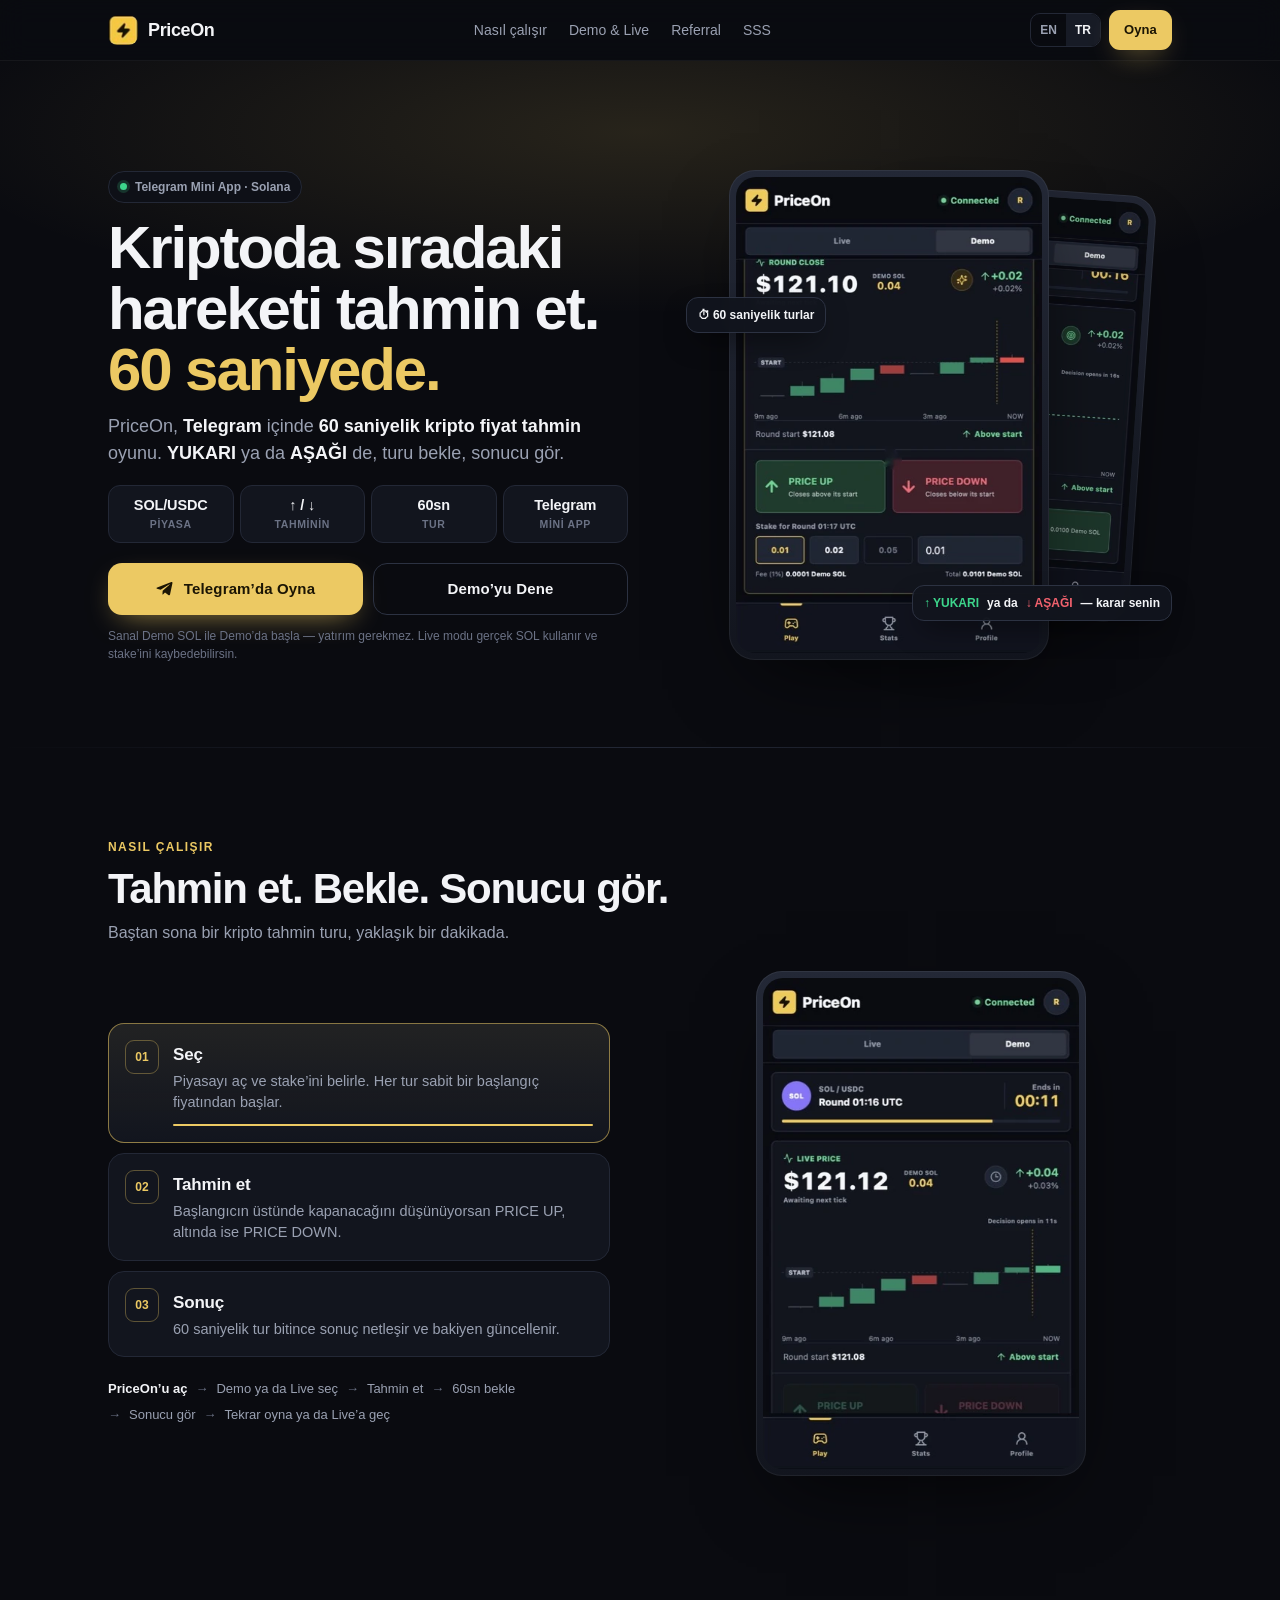
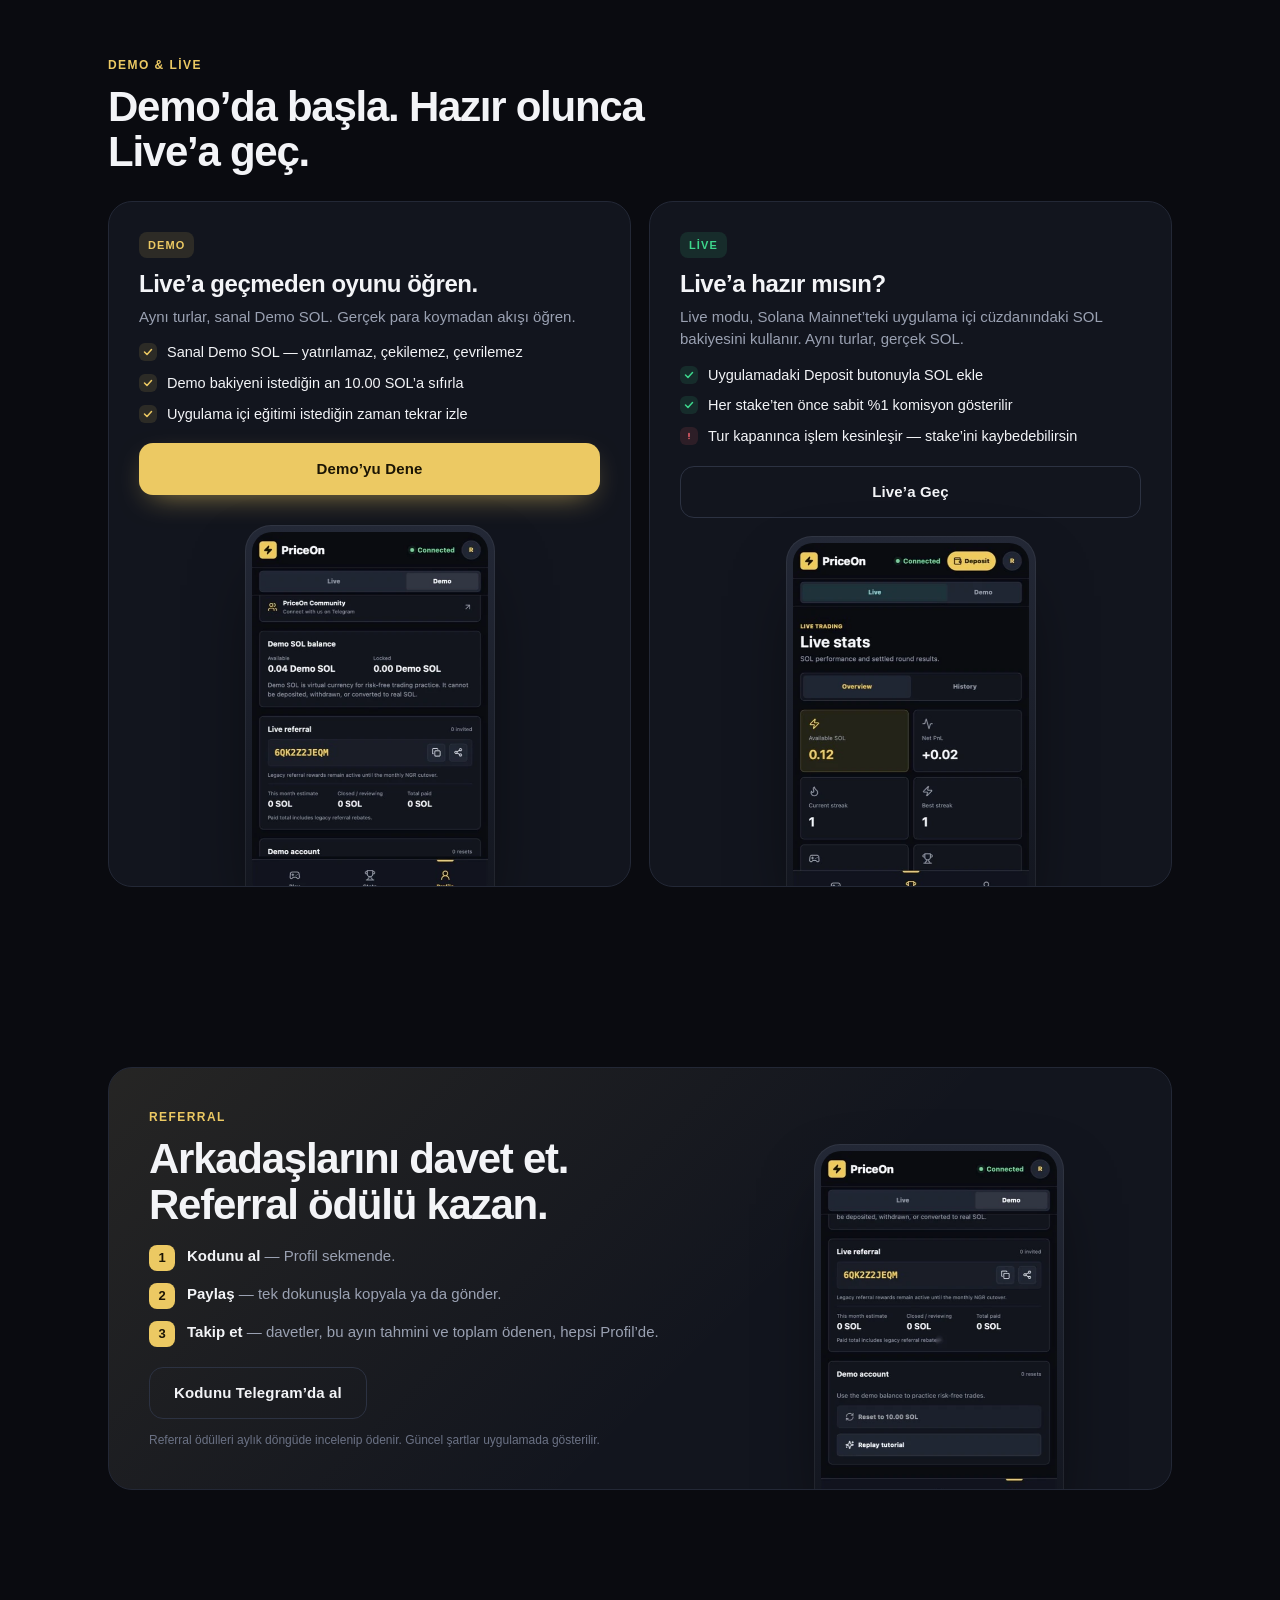
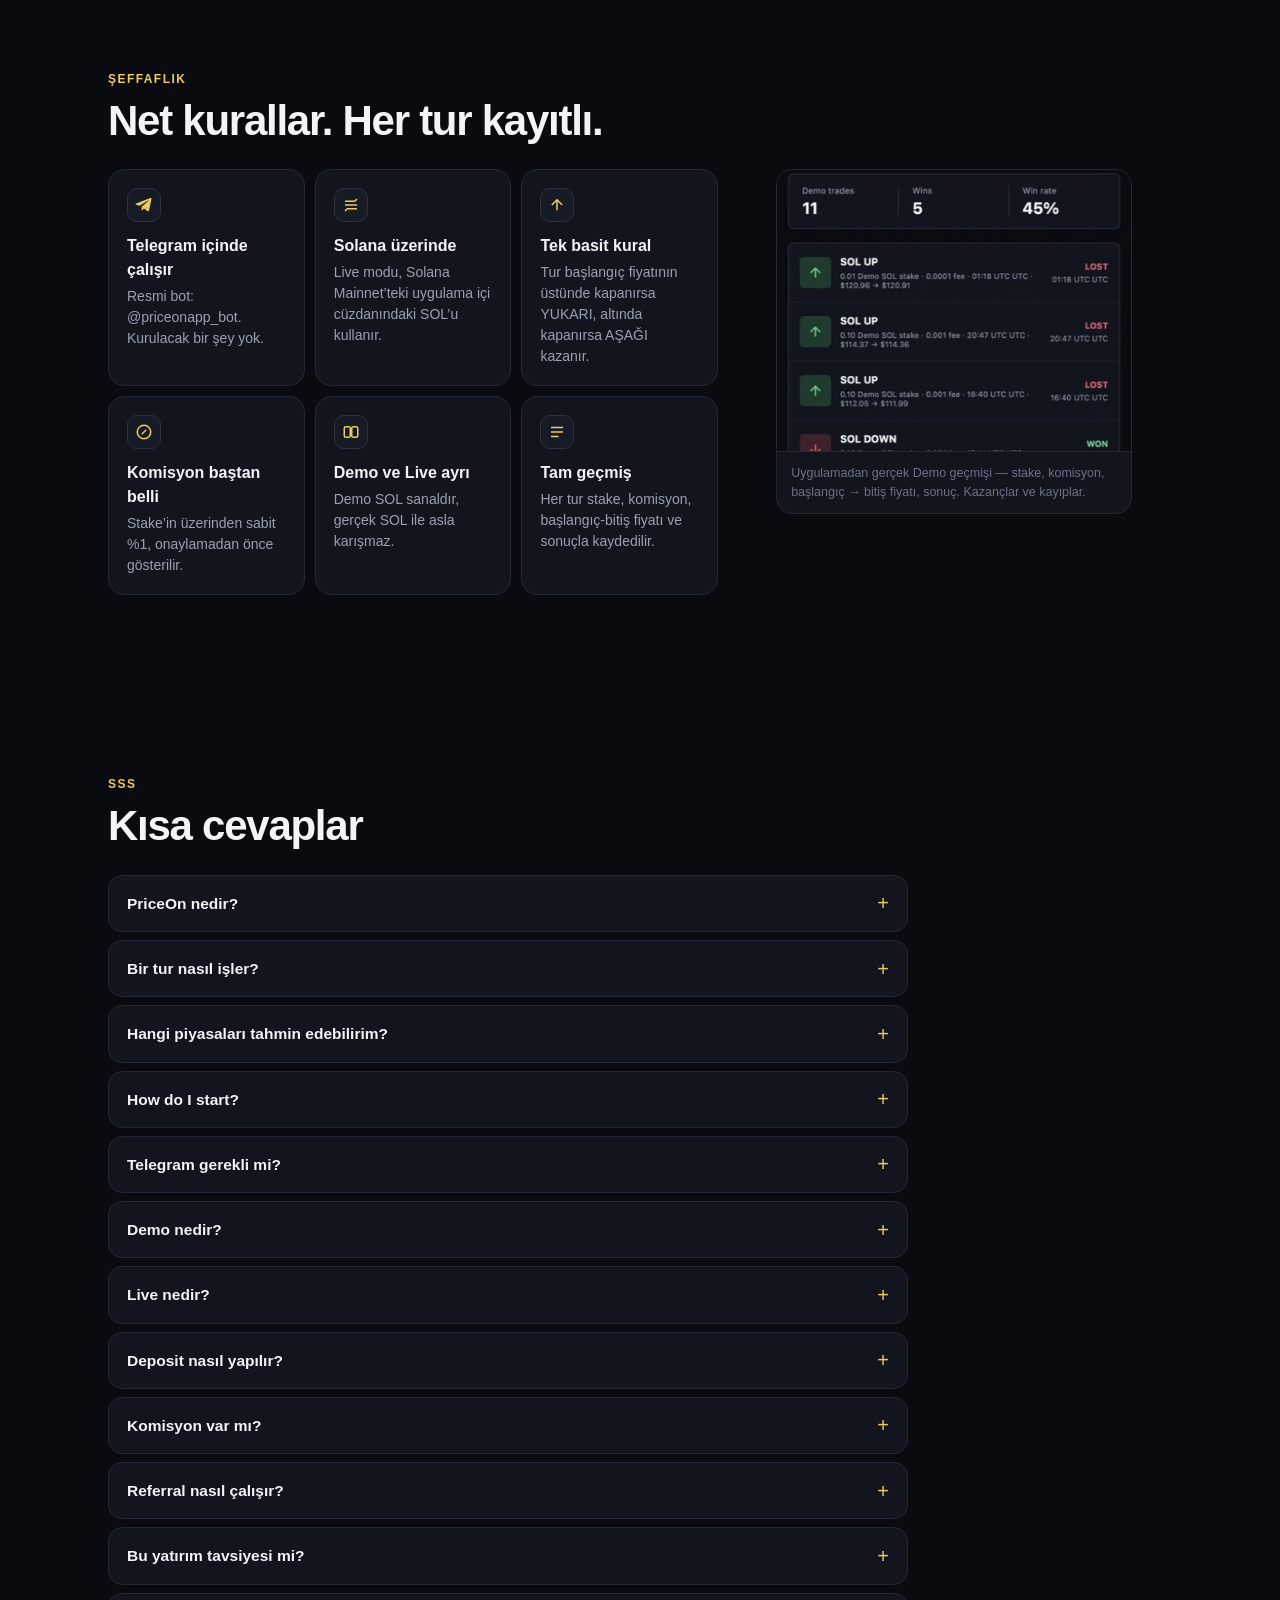
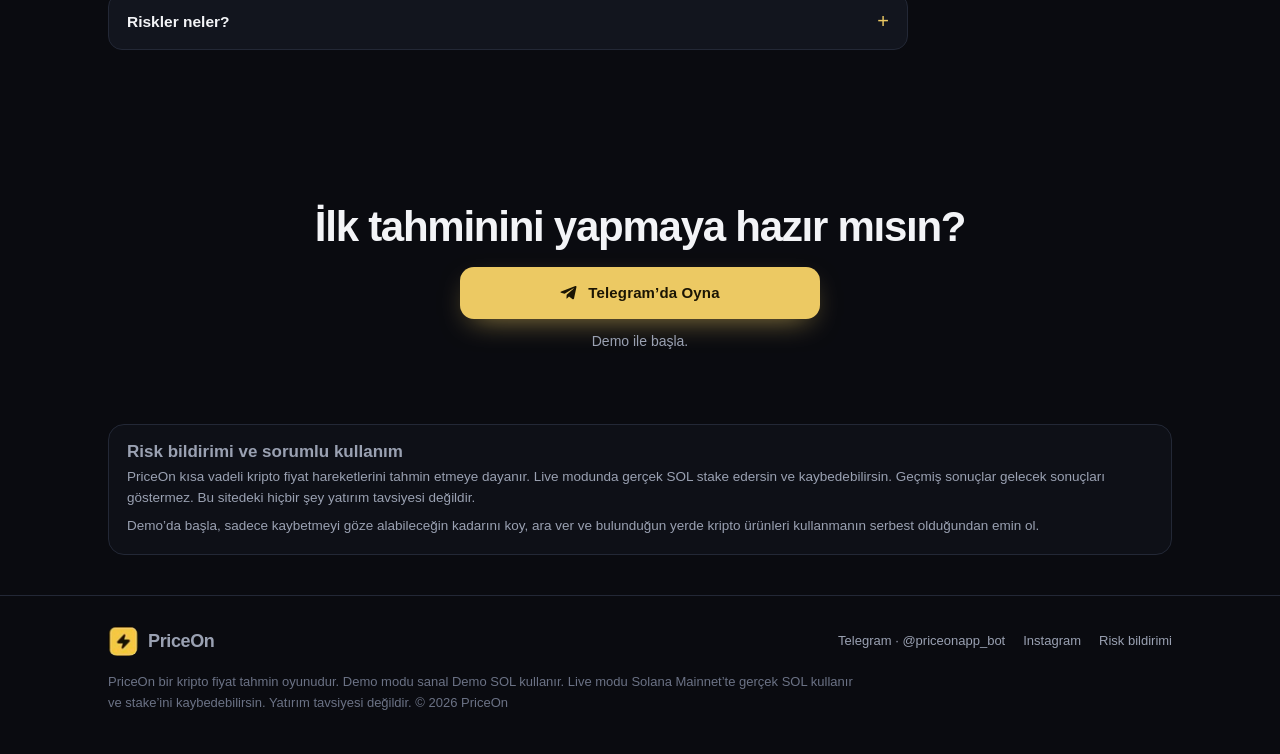
==== tr/index.html @ 9810b5bd "Add files via upload" ====
<!doctype html>
<html lang="tr">
<head>
<meta charset="utf-8">
<meta name="viewport" content="width=device-width, initial-scale=1, viewport-fit=cover">
<title>PriceOn — Telegram’da 60 Saniyelik Kripto Fiyat Tahmin Oyunu</title>
<meta name="description" content="SOL’un 60 saniyelik turda YUKARI mı AŞAĞI mı gideceğini doğrudan Telegram içinde tahmin et. Sanal SOL ile Demo modunda başla, hazır olunca Live’a geç.">
<meta name="theme-color" content="#0a0b10">
<link rel="canonical" href="https://priceon.tech/tr/">
<link rel="alternate" hreflang="en" href="https://priceon.tech/">
<link rel="alternate" hreflang="tr" href="https://priceon.tech/tr/">
<link rel="alternate" hreflang="x-default" href="https://priceon.tech/">
<link rel="icon" href="../img/logo.png" type="image/png">
<link rel="apple-touch-icon" href="../img/apple-touch-icon.png">
<meta property="og:type" content="website">
<meta property="og:site_name" content="PriceOn">
<meta property="og:title" content="PriceOn — Telegram’da 60 Saniyelik Kripto Fiyat Tahmini">
<meta property="og:description" content="YUKARI ya da AŞAĞI de, 60 saniye bekle, sonucu gör. Telegram içinde, Demo ile başla.">
<meta property="og:url" content="https://priceon.tech/tr/">
<meta property="og:image" content="https://priceon.tech/img/og.jpg">
<meta name="twitter:card" content="summary_large_image">
<link rel="preload" as="image" href="../img/ui-predict.webp" type="image/webp">
<link rel="stylesheet" href="../style.css">
<script type="application/ld+json">
{"@context":"https://schema.org","@graph":[
{"@type":"SoftwareApplication","name":"PriceOn","applicationCategory":"GameApplication","operatingSystem":"Telegram","url":"https://priceon.tech/tr/","description":"Telegram içinde çalışan 60 saniyelik kripto fiyat tahmin Mini App’i. SOL/USDC için YUKARI veya AŞAĞI de, Demo ile başla, hazır olunca Solana’da Live’a geç."},
{"@type":"FAQPage","mainEntity":[
{"@type":"Question","name":"PriceOn nedir?","acceptedAnswer":{"@type":"Answer","text":"PriceOn, Telegram içinde Mini App olarak çalışan 60 saniyelik bir kripto fiyat tahmin oyunudur. Fiyatın turun başlangıç fiyatının üstünde mi altında mı kapanacağını tahmin edersin."}},
{"@type":"Question","name":"Bir tur ne kadar sürer?","acceptedAnswer":{"@type":"Answer","text":"60 saniye."}},
{"@type":"Question","name":"Demo modu nedir?","acceptedAnswer":{"@type":"Answer","text":"Demo modu oyunu öğrenmen için sanal Demo SOL kullanır. Demo SOL yatırılamaz, çekilemez, gerçek SOL’a çevrilemez; istediğin an 10.00’a sıfırlayabilirsin."}},
{"@type":"Question","name":"Live modu nedir?","acceptedAnswer":{"@type":"Answer","text":"Live modu, Solana Mainnet’teki uygulama içi cüzdanındaki SOL bakiyesini kullanır. Tur kapandığında işlem kesinleşir ve stake’ini kaybedebilirsin."}}
]}]}
</script>
</head>
<body>

<header class="nav">
  <div class="wrap">
    <a class="brand" href="./" aria-label="PriceOn ana sayfa"><img src="../img/logo.png" alt="" width="30" height="30">PriceOn</a>
    <nav class="nav-links" aria-label="Sections">
      <a href="#how">Nasıl çalışır</a><a href="#modes">Demo &amp; Live</a><a href="#referral">Referral</a><a href="#faq">SSS</a>
    </nav>
    <div class="nav-right">
      <div class="lang" aria-label="Dil"><a href="../" hreflang="en">EN</a><a href="./" aria-current="page">TR</a></div>
      <a class="btn btn-gold btn-sm" data-tg="nav" data-ev="nav_cta_click" href="https://t.me/priceonapp_bot">Oyna</a>
    </div>
  </div>
</header>

<main>
<section class="hero" aria-labelledby="h1">
  <div class="wrap">
    <div>
      <span class="kicker"><span class="dot"></span>Telegram Mini App · Solana</span>
      <h1 id="h1">Kriptoda sıradaki hareketi tahmin et. <em>60 saniyede.</em></h1>
      <p class="lead">PriceOn, <strong>Telegram</strong> içinde <strong>60 saniyelik kripto fiyat tahmin</strong> oyunu. <strong>YUKARI</strong> ya da <strong>AŞAĞI</strong> de, turu bekle, sonucu gör.</p>
      <div class="facts">
        <div class="fact"><b>SOL/USDC</b><span>Piyasa</span></div>
        <div class="fact"><b>↑ / ↓</b><span>Tahminin</span></div>
        <div class="fact"><b>60sn</b><span>Tur</span></div>
        <div class="fact"><b>Telegram</b><span>Mini App</span></div>
      </div>
      <div class="ctas">
        <a class="btn btn-gold" data-tg="hero" data-ev="hero_cta_click" href="https://t.me/priceonapp_bot"><svg class="tg" viewBox="0 0 24 24" fill="currentColor" aria-hidden="true"><path d="M21.9 4.3 18.7 19.4c-.2 1-.9 1.3-1.8.8l-4.9-3.6-2.4 2.3c-.3.3-.5.5-1 .5l.3-5 9.1-8.2c.4-.4-.1-.6-.6-.2L6.2 13l-4.8-1.5c-1-.3-1-1 .2-1.5L20.5 2.8c.9-.3 1.6.2 1.4 1.5z"/></svg>Telegram’da Oyna</a>
        <a class="btn btn-line" data-tg="hdemo" data-ev="demo_cta_click" href="https://t.me/priceonapp_bot">Demo’yu Dene</a>
      </div>
      <p class="note">Sanal Demo SOL ile Demo’da başla — yatırım gerekmez. Live modu gerçek SOL kullanır ve stake’ini kaybedebilirsin.</p>
    </div>
    <div class="stage">
      <div class="screen back"><img src="../img/ui-result.webp" alt="PriceOn devam eden tur: YUKARI tahminin başlangıç fiyatına göre takip ediliyor" width="420" height="652" loading="lazy"></div>
      <div class="screen main"><img src="../img/ui-predict.webp" alt="PriceOn uygulaması: SOL/USDC canlı grafik, PRICE UP ve PRICE DOWN butonları ve stake seçimi" width="420" height="652" fetchpriority="high"></div>
      <div class="tag t1">⏱ 60 saniyelik turlar</div>
      <div class="tag t2"><span class="t-up">↑ YUKARI</span> ya da <span style="color:var(--down)">↓ AŞAĞI</span> — karar senin</div>
    </div>
  </div>
</section>

<div class="divider"></div>

<section id="how" aria-labelledby="how-h">
  <div class="wrap">
    <div class="sec-head rv" data-view="how_it_works_view">
      <p class="eyebrow">Nasıl çalışır</p>
      <h2 id="how-h">Tahmin et. Bekle. Sonucu gör.</h2>
      <p class="sub">Baştan sona bir kripto tahmin turu, yaklaşık bir dakikada.</p>
    </div>
  </div>
  <div class="wrap how">
    <div>
      <div class="steps" role="tablist">
        <button class="step" role="tab" aria-selected="true" data-img="../img/ui-round.webp" data-alt="PriceOn tur kartı: SOL/USDC, tur saati ve geri sayım">
          <span class="n">01</span><span><h3>Seç</h3><p>Piyasayı aç ve stake’ini belirle. Her tur sabit bir başlangıç fiyatından başlar.</p><span class="bar"><i></i></span></span>
        </button>
        <button class="step" role="tab" aria-selected="false" data-img="../img/ui-predict.webp" data-alt="PriceOn PRICE UP ve PRICE DOWN butonları">
          <span class="n">02</span><span><h3>Tahmin et</h3><p>Başlangıcın üstünde kapanacağını düşünüyorsan PRICE UP, altında ise PRICE DOWN.</p><span class="bar"><i></i></span></span>
        </button>
        <button class="step" role="tab" aria-selected="false" data-img="../img/ui-result.webp" data-alt="PriceOn canlı tur: YUKARI tahminin takip ediliyor">
          <span class="n">03</span><span><h3>Sonuç</h3><p>60 saniyelik tur bitince sonuç netleşir ve bakiyen güncellenir.</p><span class="bar"><i></i></span></span>
        </button>
      </div>
      <ol class="flow" aria-label="Tüm akış">
        <li><b>PriceOn’u aç</b></li><li>Demo ya da Live seç</li><li>Tahmin et</li><li>60sn bekle</li><li>Sonucu gör</li><li>Tekrar oyna ya da Live’a geç</li>
      </ol>
    </div>
    <div class="viewer rv">
      <div class="screen"><img id="step-shot" src="../img/ui-round.webp" alt="PriceOn tur kartı: SOL/USDC, tur saati ve geri sayım" width="420" height="652" loading="lazy"></div>
    </div>
  </div>
</section>

<section id="modes" aria-labelledby="modes-h">
  <div class="wrap">
    <div class="sec-head rv">
      <p class="eyebrow">Demo &amp; Live</p>
      <h2 id="modes-h">Demo’da başla. Hazır olunca Live’a geç.</h2>
    </div>
    <div class="modes">
      <article class="mode demo rv" data-view="demo_section_view">
        <div>
          <span class="badge">Demo</span>
          <h3>Live’a geçmeden oyunu öğren.</h3>
          <p>Aynı turlar, sanal Demo SOL. Gerçek para koymadan akışı öğren.</p>
          <ul class="ticks">
            <li>Sanal Demo SOL — yatırılamaz, çekilemez, çevrilemez</li>
            <li>Demo bakiyeni istediğin an 10.00 SOL’a sıfırla</li>
            <li>Uygulama içi eğitimi istediğin zaman tekrar izle</li>
          </ul>
          <a class="btn btn-gold" data-tg="demo" data-ev="demo_cta_click" href="https://t.me/priceonapp_bot">Demo’yu Dene</a>
        </div>
        <div class="shot"><div class="screen"><img src="../img/ui-demo.webp" alt="PriceOn Profil: Demo SOL bakiyesi ve referral paneli" width="420" height="652" loading="lazy"></div></div>
      </article>
      <article class="mode live rv" data-view="live_section_view">
        <div>
          <span class="badge">Live</span>
          <h3>Live’a hazır mısın?</h3>
          <p>Live modu, Solana Mainnet’teki uygulama içi cüzdanındaki SOL bakiyesini kullanır. Aynı turlar, gerçek SOL.</p>
          <ul class="ticks">
            <li>Uygulamadaki Deposit butonuyla SOL ekle</li>
            <li>Her stake’ten önce sabit %1 komisyon gösterilir</li>
            <li class="warn">Tur kapanınca işlem kesinleşir — stake’ini kaybedebilirsin</li>
          </ul>
          <a class="btn btn-line" data-tg="live" data-ev="live_cta_click" href="https://t.me/priceonapp_bot">Live’a Geç</a>
        </div>
        <div class="shot"><div class="screen"><img src="../img/ui-live.webp" alt="PriceOn Live istatistikleri: kullanılabilir SOL, net PnL ve seriler" width="420" height="652" loading="lazy"></div></div>
      </article>
    </div>
  </div>
</section>

<section id="referral" aria-labelledby="ref-h">
  <div class="wrap">
    <div class="ref rv" data-view="referral_section_view">
      <div>
        <p class="eyebrow">Referral</p>
        <h2 id="ref-h">Arkadaşlarını davet et. Referral ödülü kazan.</h2>
        <ol>
          <li><span><b style="color:var(--text)">Kodunu al</b> — Profil sekmende.</span></li>
          <li><span><b style="color:var(--text)">Paylaş</b> — tek dokunuşla kopyala ya da gönder.</span></li>
          <li><span><b style="color:var(--text)">Takip et</b> — davetler, bu ayın tahmini ve toplam ödenen, hepsi Profil’de.</span></li>
        </ol>
        <a class="btn btn-line" data-tg="ref" data-ev="referral_cta_click" href="https://t.me/priceonapp_bot">Kodunu Telegram’da al</a>
        <p class="fine">Referral ödülleri aylık döngüde incelenip ödenir. Güncel şartlar uygulamada gösterilir.</p>
      </div>
      <div class="shot"><div class="screen"><img src="../img/ui-referral.webp" alt="PriceOn Live referral paneli: kişisel kod, aylık tahmin ve toplam ödenen" width="420" height="652" loading="lazy"></div></div>
    </div>
  </div>
</section>

<section id="trust" aria-labelledby="trust-h">
  <div class="wrap">
    <div class="sec-head rv">
      <p class="eyebrow">Şeffaflık</p>
      <h2 id="trust-h">Net kurallar. Her tur kayıtlı.</h2>
    </div>
    <div class="trust-wrap">
      <div class="trust">
        <div class="tcard rv"><div class="ic"><svg viewBox="0 0 24 24" fill="currentColor"><path d="M21.9 4.3 18.7 19.4c-.2 1-.9 1.3-1.8.8l-4.9-3.6-2.4 2.3c-.3.3-.5.5-1 .5l.3-5 9.1-8.2c.4-.4-.1-.6-.6-.2L6.2 13l-4.8-1.5c-1-.3-1-1 .2-1.5L20.5 2.8c.9-.3 1.6.2 1.4 1.5z"/></svg></div><h3>Telegram içinde çalışır</h3><p>Resmi bot: @priceonapp_bot. Kurulacak bir şey yok.</p></div>
        <div class="tcard rv"><div class="ic"><svg viewBox="0 0 24 24" fill="none" stroke="currentColor" stroke-width="2"><path d="M4 7h13l3-3M20 17H7l-3 3M4 12h16"/></svg></div><h3>Solana üzerinde</h3><p>Live modu, Solana Mainnet’teki uygulama içi cüzdanındaki SOL’u kullanır.</p></div>
        <div class="tcard rv"><div class="ic"><svg viewBox="0 0 24 24" fill="none" stroke="currentColor" stroke-width="2"><path d="M12 19V5M5 12l7-7 7 7"/></svg></div><h3>Tek basit kural</h3><p>Tur başlangıç fiyatının üstünde kapanırsa YUKARI, altında kapanırsa AŞAĞI kazanır.</p></div>
        <div class="tcard rv"><div class="ic"><svg viewBox="0 0 24 24" fill="none" stroke="currentColor" stroke-width="2"><circle cx="12" cy="12" r="9"/><path d="M9 15l6-6M9.5 9.5h.01M14.5 14.5h.01"/></svg></div><h3>Komisyon baştan belli</h3><p>Stake’in üzerinden sabit %1, onaylamadan önce gösterilir.</p></div>
        <div class="tcard rv"><div class="ic"><svg viewBox="0 0 24 24" fill="none" stroke="currentColor" stroke-width="2"><rect x="3" y="5" width="8" height="14" rx="2"/><rect x="13" y="5" width="8" height="14" rx="2"/></svg></div><h3>Demo ve Live ayrı</h3><p>Demo SOL sanaldır, gerçek SOL ile asla karışmaz.</p></div>
        <div class="tcard rv"><div class="ic"><svg viewBox="0 0 24 24" fill="none" stroke="currentColor" stroke-width="2"><path d="M4 6h16M4 12h16M4 18h10"/></svg></div><h3>Tam geçmiş</h3><p>Her tur stake, komisyon, başlangıç-bitiş fiyatı ve sonuçla kaydedilir.</p></div>
      </div>
      <figure class="ledger rv">
        <img src="../img/ui-history.webp" alt="PriceOn işlem geçmişi: stake, komisyon, başlangıç-bitiş fiyatı ve WON/LOST sonucu" width="420" height="333" loading="lazy">
        <figcaption>Uygulamadan gerçek Demo geçmişi — stake, komisyon, başlangıç → bitiş fiyatı, sonuç. Kazançlar ve kayıplar.</figcaption>
      </figure>
    </div>
  </div>
</section>

<section id="faq" aria-labelledby="faq-h">
  <div class="wrap">
    <div class="sec-head rv">
      <p class="eyebrow">SSS</p>
      <h2 id="faq-h">Kısa cevaplar</h2>
    </div>
    <div class="faq">
      <details data-q="what"><summary>PriceOn nedir?</summary><p>Telegram içinde Mini App olarak çalışan 60 saniyelik bir kripto fiyat tahmin oyunu.</p></details>
      <details data-q="round"><summary>Bir tur nasıl işler?</summary><p>Her turun bir başlangıç fiyatı vardır. Karar penceresi açıkken stake’ini seçip PRICE UP ya da PRICE DOWN’a basarsın. 60 saniyelik tur bitince fiyat başlangıcın üstündeyse YUKARI, altındaysa AŞAĞI kazanır.</p></details>
      <details data-q="assets"><summary>Hangi piyasaları tahmin edebilirim?</summary><p>Şu an SOL/USDC. Mevcut piyasalar her zaman uygulamada gösterilir.</p></details>
      <details data-q="start"><summary>How do I start?</summary><p>Tap “Telegram’da Oyna”. PriceOn opens inside Telegram — choose Demo and make your first prediction.</p></details>
      <details data-q="telegram"><summary>Telegram gerekli mi?</summary><p>Evet. PriceOn sadece Telegram Mini App olarak çalışır — ayrı indirme ya da hesap yok.</p></details>
      <details data-q="demo"><summary>Demo nedir?</summary><p>Sanal Demo SOL ile pratik modu. Yatırılamaz, çekilemez, gerçek SOL’a çevrilemez; istediğin an 10.00’a sıfırlanır.</p></details>
      <details data-q="live"><summary>Live nedir?</summary><p>Live modu, Solana Mainnet’teki uygulama içi cüzdanındaki SOL bakiyesini kullanır. Her tur sonunda işlem kesinleşir.</p></details>
      <details data-q="deposit"><summary>Deposit nasıl yapılır?</summary><p>Live’a geç ve Deposit butonuyla uygulama içi cüzdanına SOL ekle.</p></details>
      <details data-q="fees"><summary>Komisyon var mı?</summary><p>Evet — tahmin başına stake’in sabit %1’i. Onaylamadan önce gösterilir.</p></details>
      <details data-q="referral"><summary>Referral nasıl çalışır?</summary><p>Profil sekmendeki kişisel kodunu paylaş. Davetler, aylık tahmin ve toplam ödenen orada takip edilir. Ödüller uygulamadaki şartlara göre aylık döngüde ödenir.</p></details>
      <details data-q="advice"><summary>Bu yatırım tavsiyesi mi?</summary><p>Hayır. PriceOn bir tahmin oyunudur. Buradaki hiçbir şey yatırım tavsiyesi değildir.</p></details>
      <details data-q="risk"><summary>Riskler neler?</summary><p>Live modunda gerçek SOL stake edersin ve kaybedebilirsin. Kısa vadeli fiyat hareketleri öngörülemez. Demo’da başla ve sadece kaybetmeyi göze alabileceğin kadarını koy.</p></details>
    </div>
  </div>
</section>

<section class="final" aria-labelledby="final-h">
  <div class="wrap">
    <h2 id="final-h">İlk tahminini yapmaya hazır mısın?</h2>
    <a class="btn btn-gold" data-tg="final" data-ev="final_cta_click" href="https://t.me/priceonapp_bot"><svg class="tg" viewBox="0 0 24 24" fill="currentColor" aria-hidden="true"><path d="M21.9 4.3 18.7 19.4c-.2 1-.9 1.3-1.8.8l-4.9-3.6-2.4 2.3c-.3.3-.5.5-1 .5l.3-5 9.1-8.2c.4-.4-.1-.6-.6-.2L6.2 13l-4.8-1.5c-1-.3-1-1 .2-1.5L20.5 2.8c.9-.3 1.6.2 1.4 1.5z"/></svg>Telegram’da Oyna</a>
    <p class="sub">Demo ile başla.</p>
  </div>
</section>

<div class="wrap" style="padding-bottom:40px">
  <aside class="risk" id="risk" aria-labelledby="risk-h">
    <h2 id="risk-h">Risk bildirimi ve sorumlu kullanım</h2>
    <p>PriceOn kısa vadeli kripto fiyat hareketlerini tahmin etmeye dayanır. Live modunda gerçek SOL stake edersin ve kaybedebilirsin. Geçmiş sonuçlar gelecek sonuçları göstermez. Bu sitedeki hiçbir şey yatırım tavsiyesi değildir.</p>
    <p>Demo’da başla, sadece kaybetmeyi göze alabileceğin kadarını koy, ara ver ve bulunduğun yerde kripto ürünleri kullanmanın serbest olduğundan emin ol.</p>
  </aside>
</div>
</main>

<footer>
  <div class="wrap">
    <div class="row">
      <a class="brand" href="./"><img src="../img/logo.png" alt="" width="30" height="30" loading="lazy">PriceOn</a>
      <nav aria-label="Alt bilgi">
        <a data-tg="foot" href="https://t.me/priceonapp_bot">Telegram · @priceonapp_bot</a>
        <a href="https://instagram.com/priceon_app" rel="noopener">Instagram</a>
        <a data-link="community" hidden>Topluluk</a>
        <a data-link="x" hidden>X</a>
        <a data-link="terms" hidden>Şartlar</a>
        <a data-link="privacy" hidden>Gizlilik</a>
        <a href="#risk">Risk bildirimi</a>
      </nav>
    </div>
    <p class="legal">PriceOn bir kripto fiyat tahmin oyunudur. Demo modu sanal Demo SOL kullanır. Live modu Solana Mainnet’te gerçek SOL kullanır ve stake’ini kaybedebilirsin. Yatırım tavsiyesi değildir. © 2026 PriceOn</p>
  </div>
</footer>

<div class="sticky" aria-hidden="false">
  <a class="btn btn-gold" data-tg="sticky" data-ev="sticky_cta_click" href="https://t.me/priceonapp_bot"><svg class="tg" viewBox="0 0 24 24" fill="currentColor" aria-hidden="true"><path d="M21.9 4.3 18.7 19.4c-.2 1-.9 1.3-1.8.8l-4.9-3.6-2.4 2.3c-.3.3-.5.5-1 .5l.3-5 9.1-8.2c.4-.4-.1-.6-.6-.2L6.2 13l-4.8-1.5c-1-.3-1-1 .2-1.5L20.5 2.8c.9-.3 1.6.2 1.4 1.5z"/></svg>Telegram’da Oyna</a>
</div>

<script src="../site.js" defer></script>
</body>
</html>
---- style.css ----
/* PriceOn — landing styles. Mobile-first. Tokens sampled from the real app UI. */
:root{
  --bg:#0a0b10; --bg-2:#0e1017; --card:#12151e; --card-2:#171b26;
  --line:#232836; --line-2:#2c3242;
  --text:#f3f4f7; --dim:#9aa1b2; --mute:#6b7285;
  --gold:#ecc963; --gold-2:#f5d77e; --gold-ink:#1b1504;
  --up:#3dd68c; --up-bg:#16301f; --down:#f0616d; --down-bg:#331a1f;
  --r:16px; --r-lg:24px;
  --wrap:1120px;
  --shadow:0 30px 80px -30px rgba(0,0,0,.8);
}
*{box-sizing:border-box}
html{scroll-behavior:smooth;-webkit-text-size-adjust:100%}
body{margin:0;background:var(--bg);color:var(--text);
  font-family:-apple-system,BlinkMacSystemFont,"SF Pro Text","Segoe UI",Roboto,Inter,Helvetica,Arial,sans-serif;
  line-height:1.5;-webkit-font-smoothing:antialiased;overflow-x:hidden}
img{max-width:100%;display:block}
a{color:inherit}
.wrap{max-width:var(--wrap);margin:0 auto;padding:0 18px}
.sr{position:absolute;width:1px;height:1px;overflow:hidden;clip:rect(0 0 0 0)}

/* ---------- Nav ---------- */
.nav{position:sticky;top:0;z-index:30;background:rgba(10,11,16,.82);backdrop-filter:saturate(140%) blur(14px);-webkit-backdrop-filter:saturate(140%) blur(14px);border-bottom:1px solid rgba(255,255,255,.05)}
.nav .wrap{display:flex;align-items:center;justify-content:space-between;height:60px;gap:12px}
.brand{display:flex;align-items:center;gap:10px;text-decoration:none;font-weight:800;font-size:18px;letter-spacing:-.02em}
.brand img{width:30px;height:30px;border-radius:9px}
.nav-right{display:flex;align-items:center;gap:8px}
.lang{display:flex;border:1px solid var(--line);border-radius:10px;overflow:hidden}
.lang a{font-size:12px;font-weight:700;color:var(--dim);text-decoration:none;padding:7px 9px;min-width:34px;text-align:center}
.lang a[aria-current]{color:var(--text);background:var(--card-2)}
.nav-links{display:none;gap:22px;font-size:14px;color:var(--dim)}
.nav-links a{text-decoration:none}.nav-links a:hover{color:var(--text)}

/* ---------- Buttons ---------- */
.btn{display:inline-flex;align-items:center;justify-content:center;gap:10px;min-height:52px;padding:0 24px;border-radius:14px;font-weight:800;font-size:15px;letter-spacing:.01em;text-decoration:none;border:1px solid transparent;transition:transform .12s ease,background .2s ease,border-color .2s ease;cursor:pointer;-webkit-tap-highlight-color:transparent}
.btn:active{transform:scale(.97)}
.btn-gold{background:var(--gold);color:var(--gold-ink);box-shadow:0 10px 30px -12px rgba(236,201,99,.7)}
.btn-gold:hover{background:var(--gold-2)}
.btn-line{background:transparent;color:var(--text);border-color:var(--line-2)}
.btn-line:hover{border-color:var(--gold)}
.btn-sm{min-height:40px;padding:0 14px;font-size:13px;border-radius:11px}
.btn .tg{width:18px;height:18px;flex:none}

/* ---------- Hero ---------- */
.hero{position:relative;padding:28px 0 8px;overflow:hidden}
.hero::before{content:"";position:absolute;inset:-20% -30% auto;height:520px;background:radial-gradient(50% 50% at 50% 40%,rgba(236,201,99,.13),transparent 70%);pointer-events:none}
.hero .wrap{position:relative;display:grid;gap:26px}
.kicker{display:inline-flex;align-items:center;gap:8px;font-size:12px;font-weight:700;color:var(--dim);border:1px solid var(--line);background:var(--bg-2);padding:6px 11px;border-radius:999px}
.kicker .dot{width:7px;height:7px;border-radius:50%;background:var(--up);box-shadow:0 0 0 3px rgba(61,214,140,.18)}
h1{font-size:clamp(34px,9.4vw,60px);line-height:1.02;letter-spacing:-.035em;margin:14px 0 12px;font-weight:850}
h1 em{font-style:normal;color:var(--gold)}
.lead{color:var(--dim);font-size:16.5px;margin:0 0 18px;max-width:520px}
.lead strong{color:var(--text);font-weight:650}
.facts{display:grid;grid-template-columns:repeat(4,1fr);gap:6px;margin:0 0 20px;max-width:520px}
.fact{background:var(--card);border:1px solid var(--line);border-radius:12px;padding:9px 8px;text-align:center}
.fact b{display:block;font-size:14.5px;letter-spacing:-.01em}
.fact span{display:block;font-size:10.5px;color:var(--mute);text-transform:uppercase;letter-spacing:.06em;font-weight:700;margin-top:1px}
.ctas{display:flex;flex-direction:column;gap:10px;max-width:520px}
.note{font-size:12px;color:var(--mute);margin:12px 0 0;max-width:520px}

/* Screen: real app UI, framed at its true ratio (420x652) */
.screen{position:relative;border-radius:26px;padding:7px;background:linear-gradient(180deg,#232836,#12151e);box-shadow:var(--shadow),0 0 0 1px rgba(255,255,255,.06) inset}
.screen img{border-radius:20px;width:100%;height:auto;aspect-ratio:420/652;background:var(--card)}
.stage{position:relative;display:flex;justify-content:center;padding:6px 0 10px}
.stage .screen.main{width:min(78vw,330px);z-index:2}
.stage .screen.back{display:none}
.tag{position:absolute;z-index:3;display:flex;align-items:center;gap:8px;background:rgba(18,21,30,.92);backdrop-filter:blur(8px);border:1px solid var(--line-2);border-radius:12px;padding:8px 11px;font-size:12px;font-weight:700;white-space:nowrap;box-shadow:0 12px 30px -10px rgba(0,0,0,.7)}
.tag .t-up{color:var(--up)}
.tag.t1{left:max(0px,calc(50% - 205px));top:26%}
.tag.t2{right:max(0px,calc(50% - 205px));bottom:18%}
.timer{font-variant-numeric:tabular-nums;color:var(--gold)}

/* ---------- Sections ---------- */
section{padding:56px 0}
.sec-head{max-width:640px;margin:0 0 26px}
.eyebrow{font-size:12px;font-weight:800;letter-spacing:.12em;text-transform:uppercase;color:var(--gold);margin:0 0 10px}
h2{font-size:clamp(27px,6.6vw,42px);line-height:1.08;letter-spacing:-.03em;margin:0 0 10px;font-weight:820}
.sub{color:var(--dim);margin:0;font-size:16px}
.divider{height:1px;background:linear-gradient(90deg,transparent,var(--line),transparent)}

/* How it works: step viewer */
.how{display:grid;gap:22px;align-items:center}
.steps{list-style:none;margin:0;padding:0;display:grid;gap:10px}
.step{display:flex;gap:14px;align-items:flex-start;width:100%;text-align:left;background:var(--card);border:1px solid var(--line);border-radius:var(--r);padding:16px;color:inherit;font:inherit;cursor:pointer;transition:border-color .2s,background .2s}
.step[aria-selected="true"]{border-color:rgba(236,201,99,.55);background:linear-gradient(180deg,rgba(236,201,99,.07),rgba(236,201,99,0)),var(--card)}
.step .n{flex:none;font-size:12px;font-weight:850;color:var(--gold);border:1px solid rgba(236,201,99,.35);border-radius:9px;width:34px;height:34px;display:grid;place-items:center;font-variant-numeric:tabular-nums}
.step h3{margin:2px 0 3px;font-size:17px;letter-spacing:-.01em}
.step p{margin:0;color:var(--dim);font-size:14.5px}
.step .bar{height:2px;background:var(--line);border-radius:2px;margin-top:10px;overflow:hidden;display:none}
.step[aria-selected="true"] .bar{display:block}
.step .bar i{display:block;height:100%;width:0;background:var(--gold)}
.step[aria-selected="true"] .bar i{animation:fill 5s linear forwards}
@keyframes fill{to{width:100%}}
.viewer{display:flex;justify-content:center}
.viewer .screen{width:min(74vw,300px)}
.viewer img{transition:opacity .25s ease}
.flow{display:flex;flex-wrap:wrap;gap:6px 8px;margin:22px 0 0;padding:0;list-style:none;font-size:13px;color:var(--dim)}
.flow li{display:flex;align-items:center;gap:8px}
.flow li+li::before{content:"→";color:var(--mute)}
.flow b{color:var(--text);font-weight:650}

/* Modes: Demo / Live */
.modes{display:grid;gap:14px}
.mode{background:var(--card);border:1px solid var(--line);border-radius:var(--r-lg);padding:22px;display:grid;gap:18px;overflow:hidden}
.mode .badge{display:inline-block;font-size:11px;font-weight:850;letter-spacing:.1em;text-transform:uppercase;padding:5px 9px;border-radius:8px;margin-bottom:12px}
.mode.demo .badge{background:rgba(236,201,99,.12);color:var(--gold)}
.mode.live .badge{background:rgba(61,214,140,.12);color:var(--up)}
.mode h3{font-size:24px;letter-spacing:-.02em;margin:0 0 8px;line-height:1.15}
.mode p{color:var(--dim);margin:0 0 14px;font-size:15px}
.ticks{list-style:none;margin:0 0 18px;padding:0;display:grid;gap:9px;font-size:14.5px}
.ticks li{display:flex;gap:10px;align-items:flex-start}
.ticks li::before{content:"";flex:none;width:18px;height:18px;margin-top:1px;border-radius:6px;background:rgba(236,201,99,.12) url("data:image/svg+xml,%3Csvg xmlns='http://www.w3.org/2000/svg' viewBox='0 0 24 24' fill='none' stroke='%23ecc963' stroke-width='3' stroke-linecap='round' stroke-linejoin='round'%3E%3Cpath d='M5 12l5 5 9-10'/%3E%3C/svg%3E") center/12px no-repeat}
.mode.live .ticks li::before{background-color:rgba(61,214,140,.12);background-image:url("data:image/svg+xml,%3Csvg xmlns='http://www.w3.org/2000/svg' viewBox='0 0 24 24' fill='none' stroke='%233dd68c' stroke-width='3' stroke-linecap='round' stroke-linejoin='round'%3E%3Cpath d='M5 12l5 5 9-10'/%3E%3C/svg%3E")}
.mode .ticks li.warn::before{background:rgba(240,97,109,.12) url("data:image/svg+xml,%3Csvg xmlns='http://www.w3.org/2000/svg' viewBox='0 0 24 24' fill='none' stroke='%23f0616d' stroke-width='3' stroke-linecap='round'%3E%3Cpath d='M12 7v6M12 17h.01'/%3E%3C/svg%3E") center/12px no-repeat}
.mode .shot{display:flex;justify-content:center;margin-bottom:-60px}
.mode .shot .screen{width:min(64vw,250px)}
.mode .btn{width:100%}

/* Referral */
.ref{display:grid;gap:22px;background:linear-gradient(135deg,rgba(236,201,99,.09),rgba(236,201,99,0) 60%),var(--card);border:1px solid var(--line);border-radius:var(--r-lg);padding:24px;overflow:hidden}
.ref ol{list-style:none;counter-reset:r;margin:18px 0 20px;padding:0;display:grid;gap:12px}
.ref ol li{counter-increment:r;display:flex;gap:12px;align-items:flex-start;font-size:15px}
.ref ol li::before{content:counter(r);flex:none;width:26px;height:26px;border-radius:8px;background:var(--gold);color:var(--gold-ink);font-weight:850;font-size:13px;display:grid;place-items:center}
.ref ol li span{color:var(--dim)}
.ref .shot{display:flex;justify-content:center;margin-bottom:-70px}
.ref .shot .screen{width:min(64vw,250px)}
.fine{font-size:12px;color:var(--mute);margin:12px 0 0}

/* Trust */
.trust{display:grid;gap:10px}
.tcard{background:var(--card);border:1px solid var(--line);border-radius:var(--r);padding:18px}
.tcard .ic{width:34px;height:34px;border-radius:10px;background:var(--card-2);border:1px solid var(--line-2);display:grid;place-items:center;margin-bottom:12px;color:var(--gold)}
.tcard .ic svg{width:18px;height:18px}
.tcard h3{font-size:16px;margin:0 0 4px}
.tcard p{margin:0;color:var(--dim);font-size:14px}
.ledger{margin-top:12px;border-radius:var(--r);overflow:hidden;border:1px solid var(--line);background:var(--card)}
.ledger img{width:100%;height:auto;aspect-ratio:420/333}
.ledger figcaption{font-size:12.5px;color:var(--mute);padding:12px 14px;border-top:1px solid var(--line)}

/* FAQ */
.faq{display:grid;gap:8px;max-width:800px}
.faq details{background:var(--card);border:1px solid var(--line);border-radius:14px}
.faq summary{list-style:none;cursor:pointer;padding:16px 46px 16px 18px;font-weight:700;font-size:15.5px;position:relative;min-height:44px}
.faq summary::-webkit-details-marker{display:none}
.faq summary::after{content:"+";position:absolute;right:18px;top:50%;transform:translateY(-50%);color:var(--gold);font-size:20px;font-weight:500}
.faq details[open] summary::after{content:"–"}
.faq details p{margin:0;padding:0 18px 16px;color:var(--dim);font-size:14.5px}

/* Risk */
.risk{background:var(--bg-2);border:1px solid var(--line);border-radius:var(--r);padding:18px;font-size:13.5px;color:var(--dim)}
.risk h2{font-size:17px;letter-spacing:0;margin:0 0 6px}
.risk p{margin:0 0 8px}.risk p:last-child{margin:0}

/* Final CTA */
.final{text-align:center;padding:64px 0 72px}
.final h2{margin-bottom:18px}
.final .btn{width:100%;max-width:360px}
.final .sub{margin-top:12px;font-size:14px}

/* Footer */
footer{border-top:1px solid var(--line);padding:30px 0 110px;color:var(--mute);font-size:13px}
footer .row{display:flex;flex-wrap:wrap;gap:14px 20px;align-items:center;justify-content:space-between}
footer nav{display:flex;flex-wrap:wrap;gap:8px 18px}
footer a{text-decoration:none;color:var(--dim)}footer a:hover{color:var(--text)}
footer .legal{margin:16px 0 0;max-width:760px;line-height:1.6}

/* Sticky mobile CTA */
.sticky{position:fixed;left:0;right:0;bottom:0;z-index:40;padding:10px 14px calc(10px + env(safe-area-inset-bottom));background:linear-gradient(180deg,rgba(10,11,16,0),rgba(10,11,16,.92) 30%);transform:translateY(110%);transition:transform .25s ease}
.sticky.on{transform:none}
.sticky .btn{width:100%}

/* Reveal */
.rv{opacity:0;transform:translateY(14px);transition:opacity .5s ease,transform .5s ease}
.rv.in{opacity:1;transform:none}
@media (prefers-reduced-motion:reduce){*{animation:none!important;transition:none!important}.rv{opacity:1;transform:none}}

/* ---------- Tablet ---------- */
@media (min-width:640px){
  .ctas{flex-direction:row}
  .ctas .btn{flex:1}
  .trust{grid-template-columns:1fr 1fr}
}
/* ---------- Desktop ---------- */
@media (min-width:980px){
  .wrap{padding:0 28px}
  .nav-links{display:flex}
  .hero{padding:56px 0 30px}
  .hero .wrap{grid-template-columns:1.05fr .95fr;align-items:center;gap:40px}
  .lead{font-size:18px}
  .stage{min-height:600px;align-items:center}
  .stage .screen.main{width:320px;transform:translateX(-40px)}
  .stage .screen.back{display:block;position:absolute;width:280px;right:6%;top:70px;opacity:.9;transform:rotate(4deg);z-index:1}
  .tag.t1{left:0;top:30%}
  .tag.t2{right:0;bottom:16%}
  section{padding:90px 0}
  .how{grid-template-columns:1fr 1fr;gap:60px}
  .viewer .screen{width:330px}
  .modes{grid-template-columns:1fr 1fr;gap:18px}
  .mode{padding:30px}
  .ref{grid-template-columns:1.2fr .8fr;align-items:center;padding:40px}
  .ref .shot{margin:0 0 -110px}
  .trust{grid-template-columns:repeat(3,1fr)}
  .trust-wrap{display:grid;grid-template-columns:1.4fr 1fr;gap:18px;align-items:start}
  .ledger{margin-top:0}
  .sticky{display:none}
  footer{padding-bottom:40px}
}

/* ---------- Mobile tightening (keeps scroll short) ---------- */
@media (max-width:979px){
  section{padding:44px 0}
  .how{display:flex;flex-direction:column-reverse;gap:18px}
  .viewer .screen{width:min(66vw,260px)}
  .steps{gap:8px}.step{padding:13px 14px}.step p{font-size:14px}
  .mode{padding:20px}.mode .shot .screen,.ref .shot .screen{width:min(56vw,215px)}
  .trust{grid-template-columns:1fr 1fr;gap:8px}
  .tcard{padding:14px}.tcard .ic{width:30px;height:30px;margin-bottom:9px}
  .tcard h3{font-size:14.5px}.tcard p{font-size:13px}
  .tag{display:none}
}
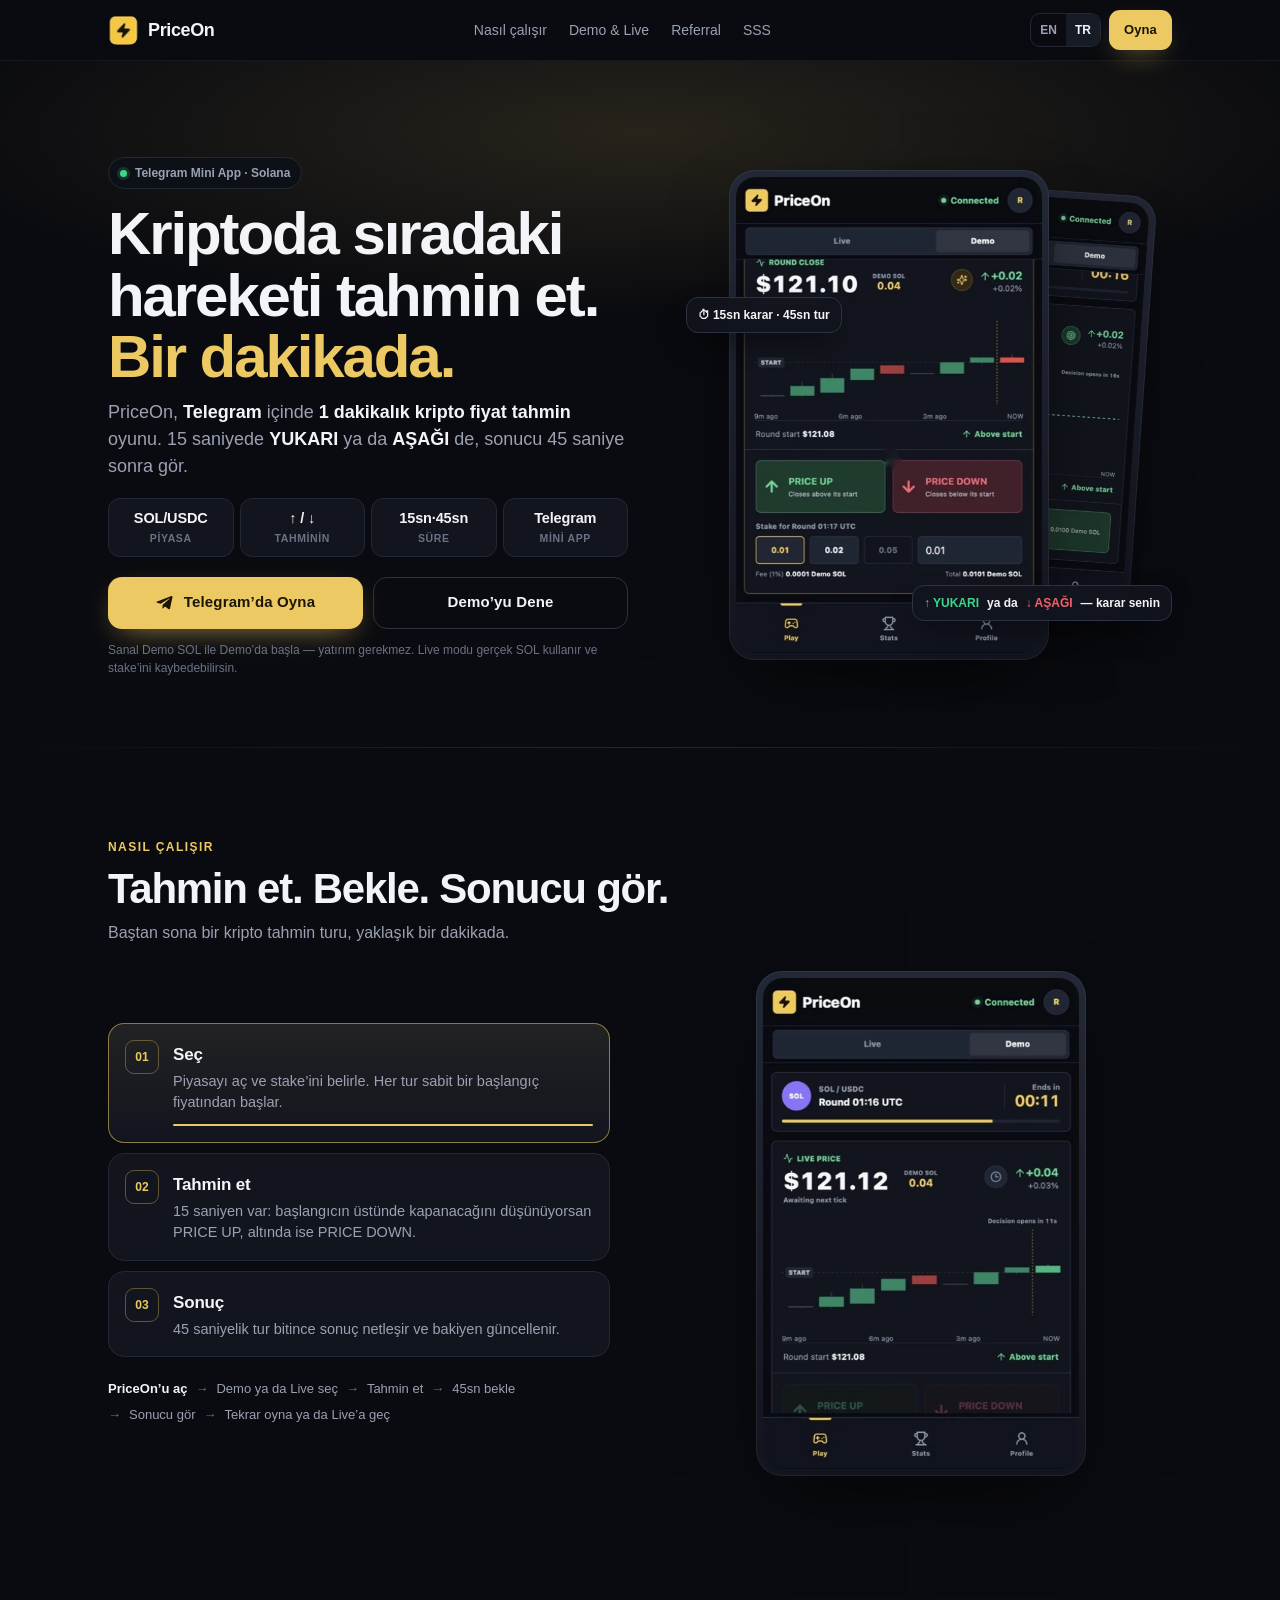
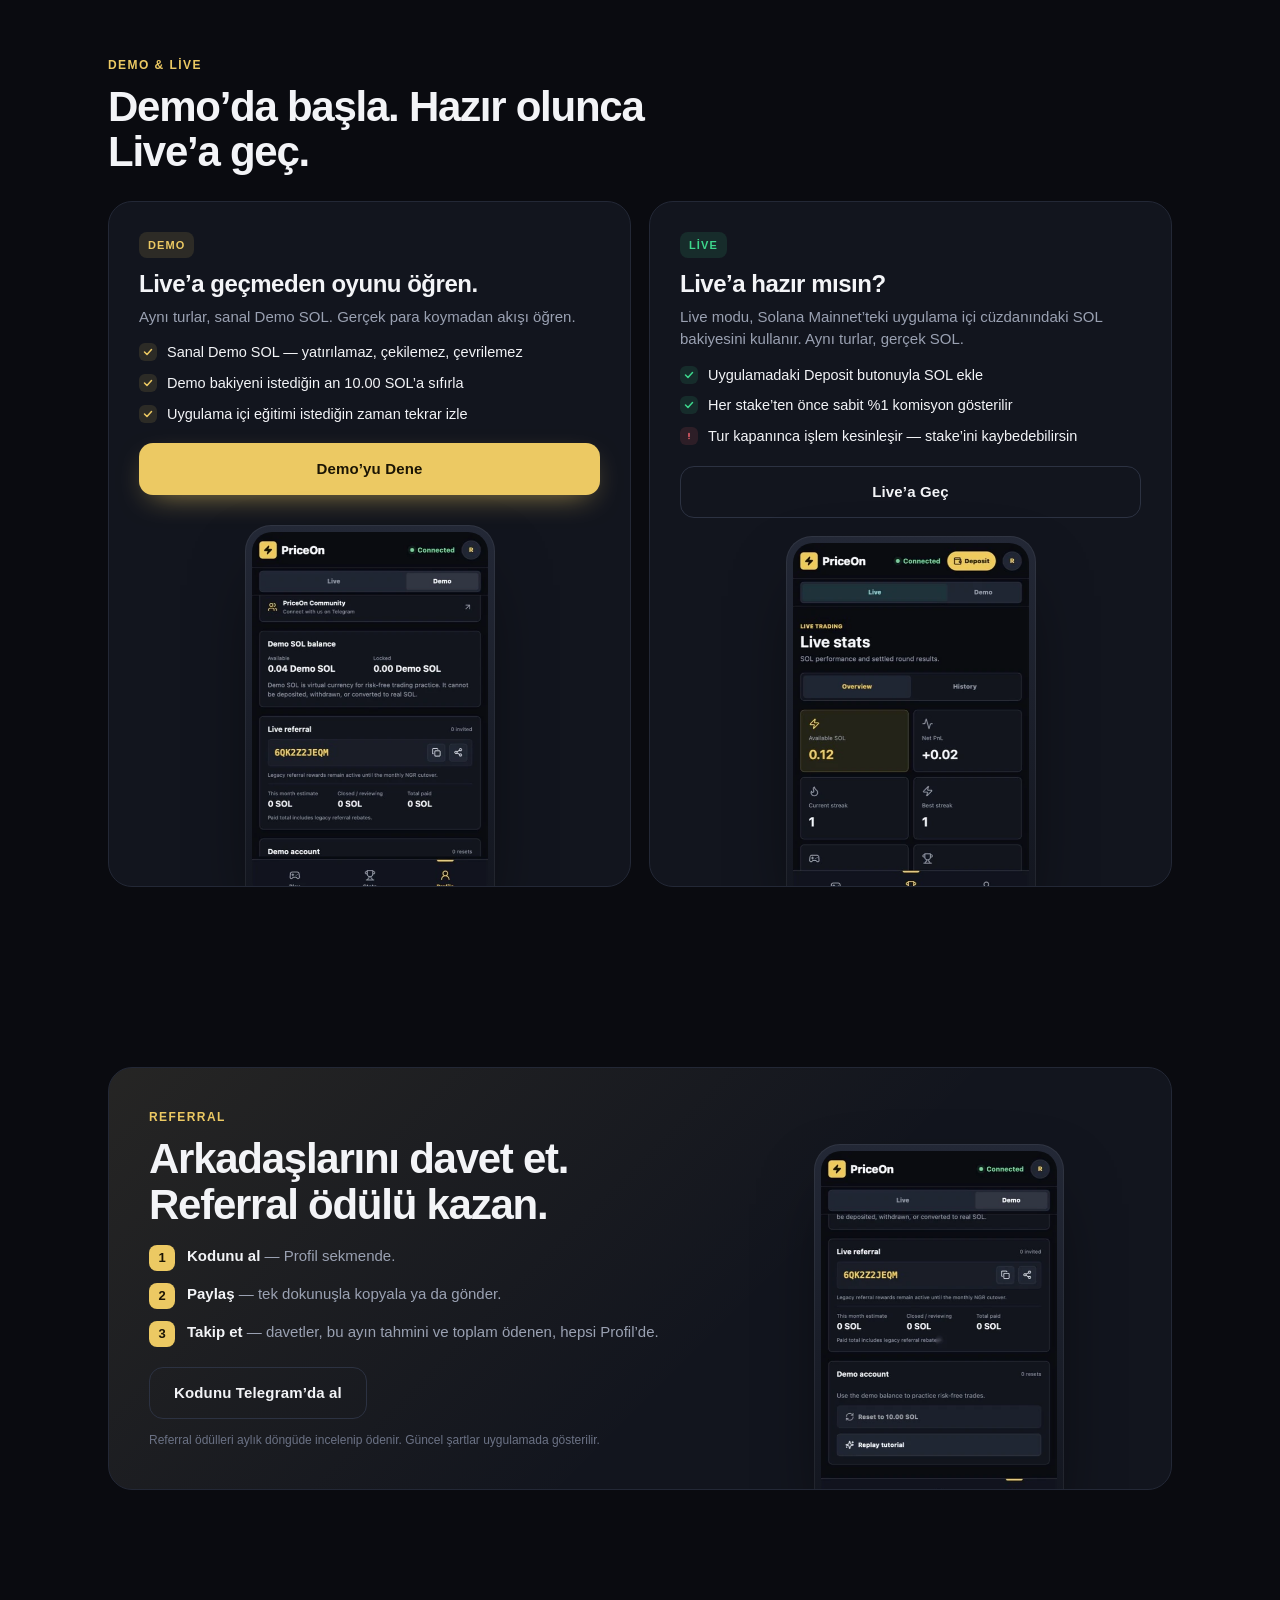
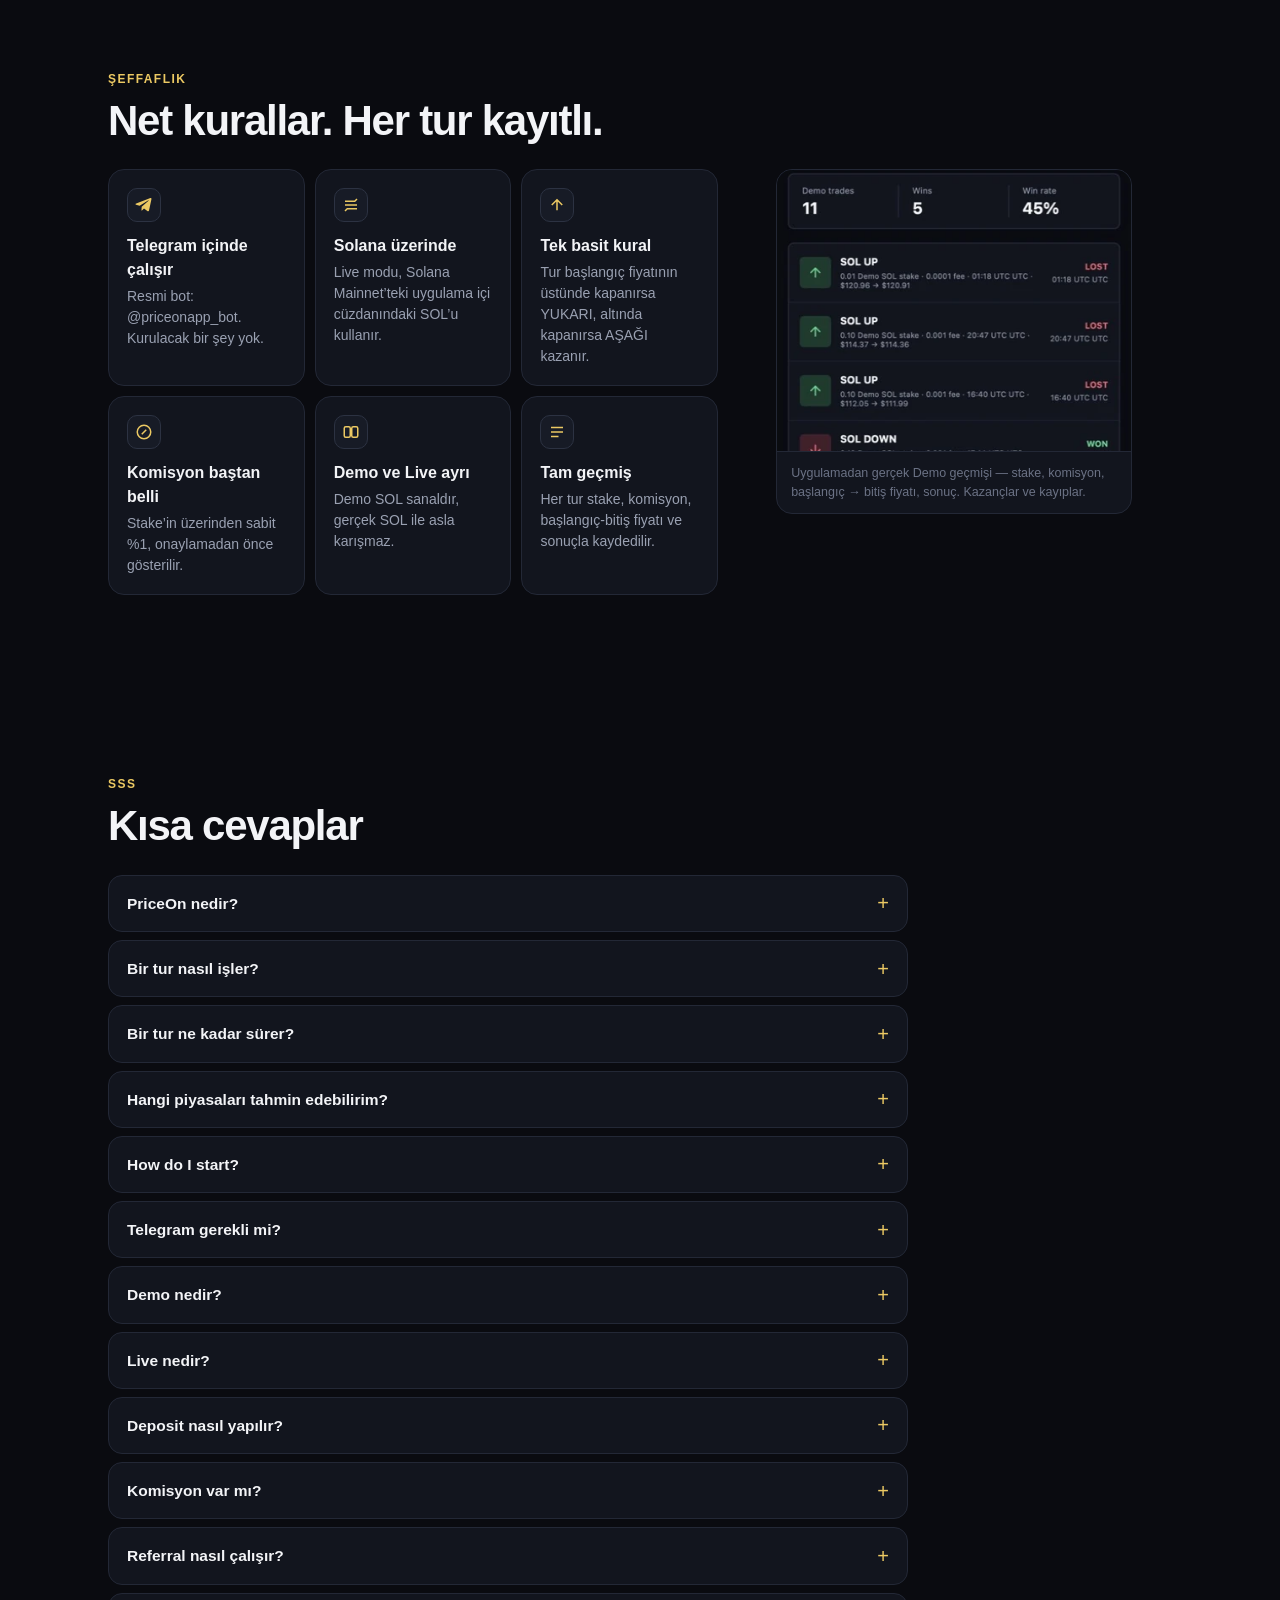
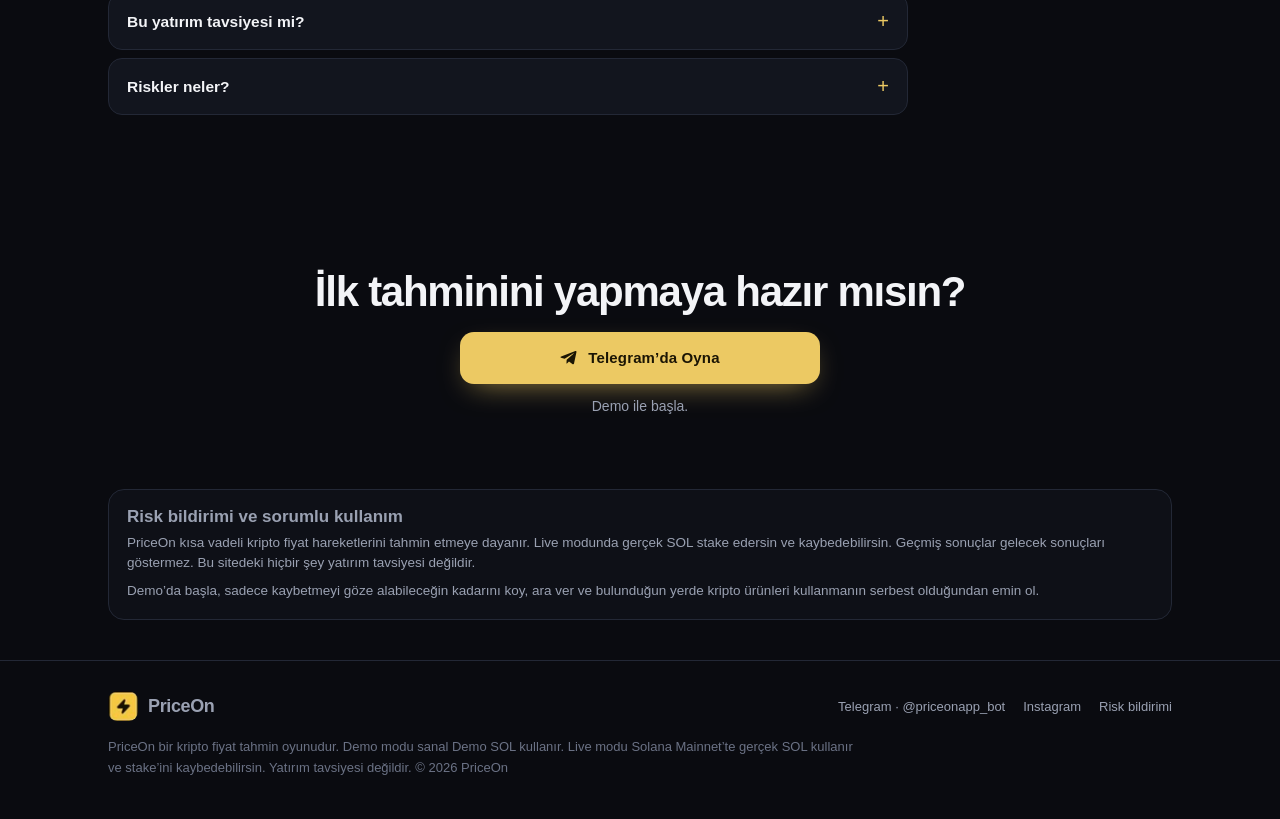
==== commit dab18612: "Add files via upload" ====
--- a/tr/index.html
+++ b/tr/index.html
@@ -3,8 +3,8 @@
 <head>
 <meta charset="utf-8">
 <meta name="viewport" content="width=device-width, initial-scale=1, viewport-fit=cover">
-<title>PriceOn — Telegram’da 60 Saniyelik Kripto Fiyat Tahmin Oyunu</title>
-<meta name="description" content="SOL’un 60 saniyelik turda YUKARI mı AŞAĞI mı gideceğini doğrudan Telegram içinde tahmin et. Sanal SOL ile Demo modunda başla, hazır olunca Live’a geç.">
+<title>PriceOn — Telegram’da 1 Dakikalık Kripto Fiyat Tahmin Oyunu</title>
+<meta name="description" content="SOL için 15 saniyede YUKARI ya da AŞAĞI de, sonucu 45 saniye sonra gör — doğrudan Telegram içinde. Sanal SOL ile Demo modunda başla, hazır olunca Live’a geç.">
 <meta name="theme-color" content="#0a0b10">
 <link rel="canonical" href="https://priceon.tech/tr/">
 <link rel="alternate" hreflang="en" href="https://priceon.tech/">
@@ -14,8 +14,8 @@
 <link rel="apple-touch-icon" href="../img/apple-touch-icon.png">
 <meta property="og:type" content="website">
 <meta property="og:site_name" content="PriceOn">
-<meta property="og:title" content="PriceOn — Telegram’da 60 Saniyelik Kripto Fiyat Tahmini">
-<meta property="og:description" content="YUKARI ya da AŞAĞI de, 60 saniye bekle, sonucu gör. Telegram içinde, Demo ile başla.">
+<meta property="og:title" content="PriceOn — Telegram’da 1 Dakikalık Kripto Fiyat Tahmini">
+<meta property="og:description" content="15 saniyede karar ver, 45 saniyede sonuç. Telegram içinde, Demo ile başla.">
 <meta property="og:url" content="https://priceon.tech/tr/">
 <meta property="og:image" content="https://priceon.tech/img/og.jpg">
 <meta name="twitter:card" content="summary_large_image">
@@ -23,10 +23,10 @@
 <link rel="stylesheet" href="../style.css">
 <script type="application/ld+json">
 {"@context":"https://schema.org","@graph":[
-{"@type":"SoftwareApplication","name":"PriceOn","applicationCategory":"GameApplication","operatingSystem":"Telegram","url":"https://priceon.tech/tr/","description":"Telegram içinde çalışan 60 saniyelik kripto fiyat tahmin Mini App’i. SOL/USDC için YUKARI veya AŞAĞI de, Demo ile başla, hazır olunca Solana’da Live’a geç."},
+{"@type":"SoftwareApplication","name":"PriceOn","applicationCategory":"GameApplication","operatingSystem":"Telegram","url":"https://priceon.tech/tr/","description":"Telegram içinde çalışan 1 dakikalık kripto fiyat tahmin Mini App’i. SOL/USDC için 15 saniyede YUKARI veya AŞAĞI de, 45 saniyede sonuç; Demo ile başla, hazır olunca Solana’da Live’a geç."},
 {"@type":"FAQPage","mainEntity":[
-{"@type":"Question","name":"PriceOn nedir?","acceptedAnswer":{"@type":"Answer","text":"PriceOn, Telegram içinde Mini App olarak çalışan 60 saniyelik bir kripto fiyat tahmin oyunudur. Fiyatın turun başlangıç fiyatının üstünde mi altında mı kapanacağını tahmin edersin."}},
-{"@type":"Question","name":"Bir tur ne kadar sürer?","acceptedAnswer":{"@type":"Answer","text":"60 saniye."}},
+{"@type":"Question","name":"PriceOn nedir?","acceptedAnswer":{"@type":"Answer","text":"PriceOn, Telegram içinde Mini App olarak çalışan 1 dakikalık bir kripto fiyat tahmin oyunudur. Fiyatın turun başlangıç fiyatının üstünde mi altında mı kapanacağını tahmin edersin."}},
+{"@type":"Question","name":"Bir tur ne kadar sürer?","acceptedAnswer":{"@type":"Answer","text":"15 saniyelik karar süresinin ardından tur 45 saniye sürer — toplamda yaklaşık bir dakika."}},
 {"@type":"Question","name":"Demo modu nedir?","acceptedAnswer":{"@type":"Answer","text":"Demo modu oyunu öğrenmen için sanal Demo SOL kullanır. Demo SOL yatırılamaz, çekilemez, gerçek SOL’a çevrilemez; istediğin an 10.00’a sıfırlayabilirsin."}},
 {"@type":"Question","name":"Live modu nedir?","acceptedAnswer":{"@type":"Answer","text":"Live modu, Solana Mainnet’teki uygulama içi cüzdanındaki SOL bakiyesini kullanır. Tur kapandığında işlem kesinleşir ve stake’ini kaybedebilirsin."}}
 ]}]}
@@ -52,12 +52,12 @@
   <div class="wrap">
     <div>
       <span class="kicker"><span class="dot"></span>Telegram Mini App · Solana</span>
-      <h1 id="h1">Kriptoda sıradaki hareketi tahmin et. <em>60 saniyede.</em></h1>
-      <p class="lead">PriceOn, <strong>Telegram</strong> içinde <strong>60 saniyelik kripto fiyat tahmin</strong> oyunu. <strong>YUKARI</strong> ya da <strong>AŞAĞI</strong> de, turu bekle, sonucu gör.</p>
+      <h1 id="h1">Kriptoda sıradaki hareketi tahmin et. <em>Bir dakikada.</em></h1>
+      <p class="lead">PriceOn, <strong>Telegram</strong> içinde <strong>1 dakikalık kripto fiyat tahmin</strong> oyunu. 15 saniyede <strong>YUKARI</strong> ya da <strong>AŞAĞI</strong> de, sonucu 45 saniye sonra gör.</p>
       <div class="facts">
         <div class="fact"><b>SOL/USDC</b><span>Piyasa</span></div>
         <div class="fact"><b>↑ / ↓</b><span>Tahminin</span></div>
-        <div class="fact"><b>60sn</b><span>Tur</span></div>
+        <div class="fact"><b>15sn·45sn</b><span>Süre</span></div>
         <div class="fact"><b>Telegram</b><span>Mini App</span></div>
       </div>
       <div class="ctas">
@@ -69,7 +69,7 @@
     <div class="stage">
       <div class="screen back"><img src="../img/ui-result.webp" alt="PriceOn devam eden tur: YUKARI tahminin başlangıç fiyatına göre takip ediliyor" width="420" height="652" loading="lazy"></div>
       <div class="screen main"><img src="../img/ui-predict.webp" alt="PriceOn uygulaması: SOL/USDC canlı grafik, PRICE UP ve PRICE DOWN butonları ve stake seçimi" width="420" height="652" fetchpriority="high"></div>
-      <div class="tag t1">⏱ 60 saniyelik turlar</div>
+      <div class="tag t1">⏱ 15sn karar · 45sn tur</div>
       <div class="tag t2"><span class="t-up">↑ YUKARI</span> ya da <span style="color:var(--down)">↓ AŞAĞI</span> — karar senin</div>
     </div>
   </div>
@@ -92,14 +92,14 @@
           <span class="n">01</span><span><h3>Seç</h3><p>Piyasayı aç ve stake’ini belirle. Her tur sabit bir başlangıç fiyatından başlar.</p><span class="bar"><i></i></span></span>
         </button>
         <button class="step" role="tab" aria-selected="false" data-img="../img/ui-predict.webp" data-alt="PriceOn PRICE UP ve PRICE DOWN butonları">
-          <span class="n">02</span><span><h3>Tahmin et</h3><p>Başlangıcın üstünde kapanacağını düşünüyorsan PRICE UP, altında ise PRICE DOWN.</p><span class="bar"><i></i></span></span>
+          <span class="n">02</span><span><h3>Tahmin et</h3><p>15 saniyen var: başlangıcın üstünde kapanacağını düşünüyorsan PRICE UP, altında ise PRICE DOWN.</p><span class="bar"><i></i></span></span>
         </button>
         <button class="step" role="tab" aria-selected="false" data-img="../img/ui-result.webp" data-alt="PriceOn canlı tur: YUKARI tahminin takip ediliyor">
-          <span class="n">03</span><span><h3>Sonuç</h3><p>60 saniyelik tur bitince sonuç netleşir ve bakiyen güncellenir.</p><span class="bar"><i></i></span></span>
+          <span class="n">03</span><span><h3>Sonuç</h3><p>45 saniyelik tur bitince sonuç netleşir ve bakiyen güncellenir.</p><span class="bar"><i></i></span></span>
         </button>
       </div>
       <ol class="flow" aria-label="Tüm akış">
-        <li><b>PriceOn’u aç</b></li><li>Demo ya da Live seç</li><li>Tahmin et</li><li>60sn bekle</li><li>Sonucu gör</li><li>Tekrar oyna ya da Live’a geç</li>
+        <li><b>PriceOn’u aç</b></li><li>Demo ya da Live seç</li><li>Tahmin et</li><li>45sn bekle</li><li>Sonucu gör</li><li>Tekrar oyna ya da Live’a geç</li>
       </ol>
     </div>
     <div class="viewer rv">
@@ -196,8 +196,9 @@
       <h2 id="faq-h">Kısa cevaplar</h2>
     </div>
     <div class="faq">
-      <details data-q="what"><summary>PriceOn nedir?</summary><p>Telegram içinde Mini App olarak çalışan 60 saniyelik bir kripto fiyat tahmin oyunu.</p></details>
-      <details data-q="round"><summary>Bir tur nasıl işler?</summary><p>Her turun bir başlangıç fiyatı vardır. Karar penceresi açıkken stake’ini seçip PRICE UP ya da PRICE DOWN’a basarsın. 60 saniyelik tur bitince fiyat başlangıcın üstündeyse YUKARI, altındaysa AŞAĞI kazanır.</p></details>
+      <details data-q="what"><summary>PriceOn nedir?</summary><p>Telegram içinde Mini App olarak çalışan 1 dakikalık bir kripto fiyat tahmin oyunu.</p></details>
+      <details data-q="round"><summary>Bir tur nasıl işler?</summary><p>Her turun bir başlangıç fiyatı vardır. 15 saniyelik karar süresinde stake’ini seçip PRICE UP ya da PRICE DOWN’a basarsın. 45 saniyelik tur bitince fiyat başlangıcın üstündeyse YUKARI, altındaysa AŞAĞI kazanır.</p></details>
+      <details data-q="length"><summary>Bir tur ne kadar sürer?</summary><p>15 saniyelik karar süresinin ardından 45 saniye — toplamda yaklaşık bir dakika.</p></details>
       <details data-q="assets"><summary>Hangi piyasaları tahmin edebilirim?</summary><p>Şu an SOL/USDC. Mevcut piyasalar her zaman uygulamada gösterilir.</p></details>
       <details data-q="start"><summary>How do I start?</summary><p>Tap “Telegram’da Oyna”. PriceOn opens inside Telegram — choose Demo and make your first prediction.</p></details>
       <details data-q="telegram"><summary>Telegram gerekli mi?</summary><p>Evet. PriceOn sadece Telegram Mini App olarak çalışır — ayrı indirme ya da hesap yok.</p></details>
